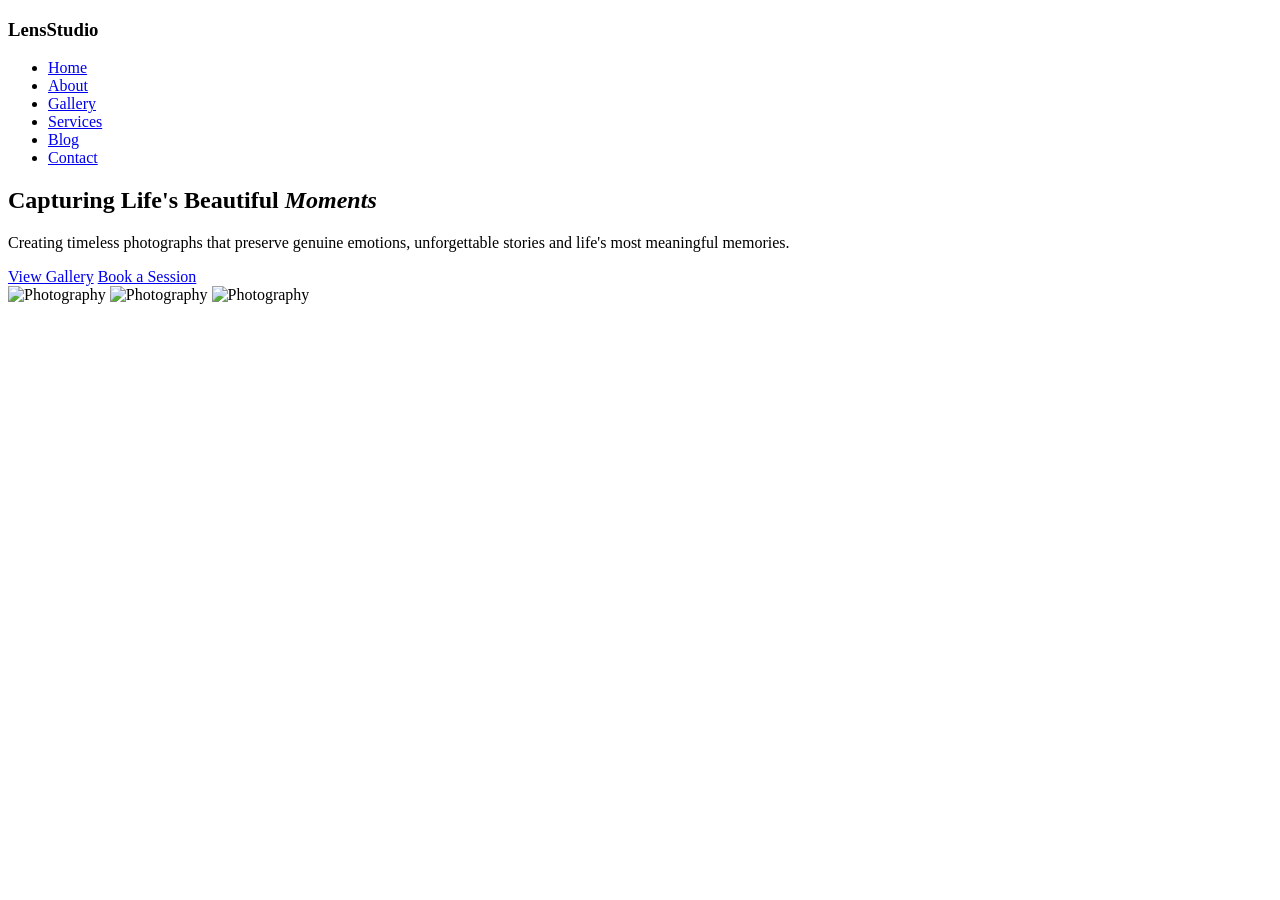
==== index.html @ 5b55b6e2 "add and style hero section" ====
<!DOCTYPE html>
<html lang="en">
<head>
    <meta charset="UTF-8">
    <meta name="viewport" content="width=device-width, initial-scale=1.0">
    <title>Photography Portfolio</title>

    <link rel="stylesheet" href="style.css">

    <link rel="preconnect" href="https://fonts.googleapis.com">
    <link rel="preconnect" href="https://fonts.gstatic.com" crossorigin>

    <link href="https://fonts.googleapis.com/css2?family=Playfair+Display:wght@400;600;700&family=Poppins:wght@300;400;500;600&display=swap" rel="stylesheet">

</head>

<body>

<section class="hero">

<nav>

<div class="logo">
<h1>Lens<span>Studio</span></h1>
</div>

<ul>

<li><a href="index.html">Home</a></li>

<li><a href="about.html">About</a></li>

<li><a href="gallery.html">Gallery</a></li>

<li><a href="services.html">Services</a></li>

<li><a href="blog.html">Blog</a></li>

<li><a href="contact.html">Contact</a></li>

</ul>

</nav>


<div class="hero-content">

<h2>
Capturing
<strong>Life's</strong>
Beautiful
<em>Moments</em>
</h2>

<p>

Creating timeless photographs that preserve genuine emotions, unforgettable stories and life's most meaningful memories.

</p>

<div class="buttons">

<a href="gallery.html" class="btn">View Gallery</a>

<a href="contact.html" class="btn2">Book a Session</a>

</div>

</div>


<div class="image-container">

<img src="images/photo1.jpg" class="left" alt="Photography">

<img src="images/photo2.jpg" class="middle" alt="Photography">

<img src="images/photo3.jpg" class="right" alt="Photography">

</div>

</section>

</body>
</html>
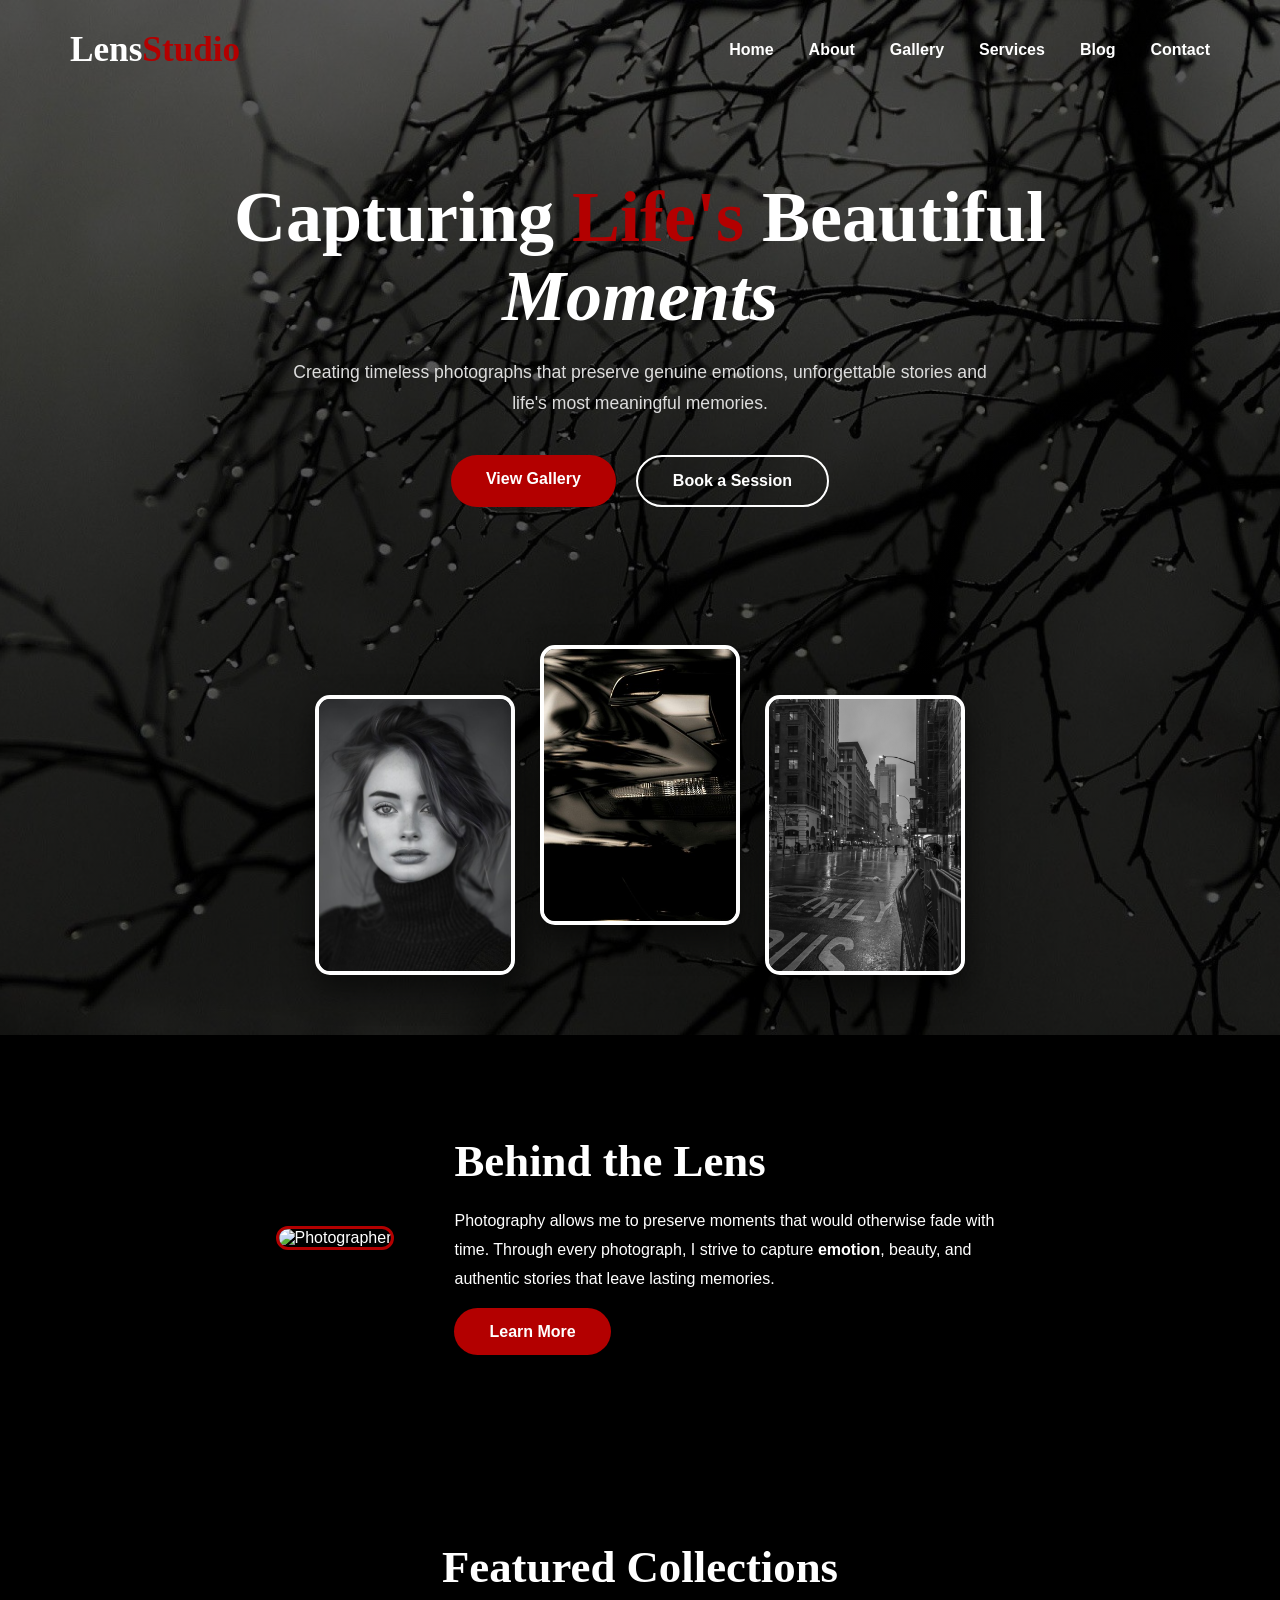
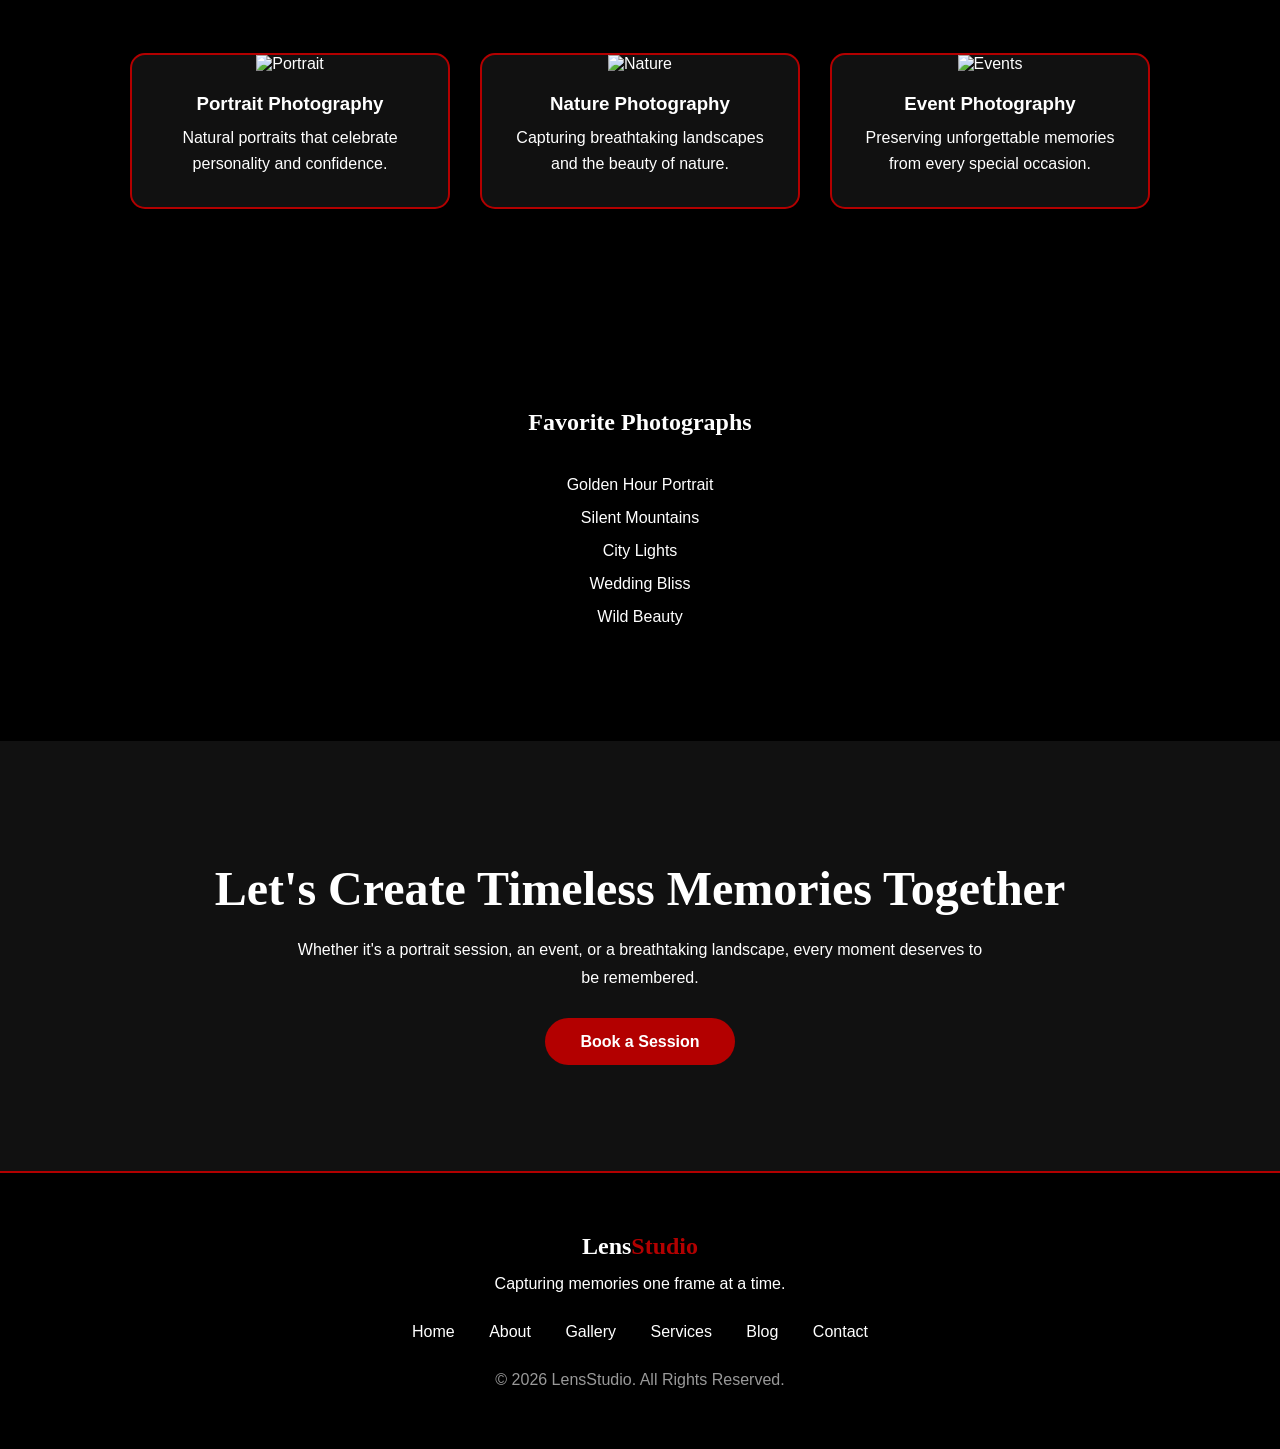
==== commit 22a939e7: "completed and styled home-page" ====
--- a/index.html
+++ b/index.html
@@ -81,5 +81,124 @@
 
 </section>
 
+<!-- About preview -->
+
+<section class="about-preview">
+
+    <div class="about-image">
+        <img src="images/about.jpg" alt="Photographer">
+    </div>
+
+    <div class="about-text">
+        <h2>Behind the Lens</h2>
+
+        <p>
+            Photography allows me to preserve moments that would otherwise fade with time.
+            Through every photograph, I strive to capture <strong>emotion</strong>, beauty,
+            and authentic stories that leave lasting memories.
+        </p>
+
+        <a href="about.html" class="btn">Learn More</a>
+    </div>
+
+</section>
+
+<!-- Featured work -->
+
+<section class="featured">
+
+    <h2>Featured Collections</h2>
+
+    <div class="featured-gallery">
+
+        <div class="card">
+            <img src="images/portrait.jpg" alt="Portrait">
+            <h3>Portrait Photography</h3>
+            <p>Natural portraits that celebrate personality and confidence.</p>
+        </div>
+
+        <div class="card">
+            <img src="images/nature.jpg" alt="Nature">
+            <h3>Nature Photography</h3>
+            <p>Capturing breathtaking landscapes and the beauty of nature.</p>
+        </div>
+
+        <div class="card">
+            <img src="images/events.jpg" alt="Events">
+            <h3>Event Photography</h3>
+            <p>Preserving unforgettable memories from every special occasion.</p>
+        </div>
+
+    </div>
+
+</section>
+
+<!-- favourite photos -->
+
+<section class="favorites">
+
+    <h2>Favorite Photographs</h2>
+
+    <ul>
+
+        <li><a href="images/photo1.jpg" target="_blank">Golden Hour Portrait</a></li>
+
+        <li><a href="images/photo2.jpg" target="_blank">Silent Mountains</a></li>
+
+        <li><a href="images/photo3.jpg" target="_blank">City Lights</a></li>
+
+        <li><a href="images/photo4.jpg" target="_blank">Wedding Bliss</a></li>
+
+        <li><a href="images/photo5.jpg" target="_blank">Wild Beauty</a></li>
+
+    </ul>
+
+</section>
+
+<!-- call to action -->
+
+<section class="cta">
+
+    <h2>Let's Create Timeless Memories Together</h2>
+
+    <p>
+        Whether it's a portrait session, an event, or a breathtaking landscape,
+        every moment deserves to be remembered.
+    </p>
+
+    <a href="contact.html" class="btn">Book a Session</a>
+
+</section>
+
+<!-- footer -->
+
+<footer>
+
+    <h2>Lens<span>Studio</span></h2>
+
+    <p>Capturing memories one frame at a time.</p>
+
+    <div class="footer-links">
+
+        <a href="index.html">Home</a>
+
+        <a href="about.html">About</a>
+
+        <a href="gallery.html">Gallery</a>
+
+        <a href="services.html">Services</a>
+
+        <a href="blog.html">Blog</a>
+
+        <a href="contact.html">Contact</a>
+
+    </div>
+
+    <p class="copyright">
+        © 2026 LensStudio. All Rights Reserved.
+    </p>
+
+</footer>
+
 </body>
 </html>
--- a/style.css
+++ b/style.css
@@ -0,0 +1,474 @@
+/* ===========================
+   RESET
+=========================== */
+
+*{
+    margin:0;
+    padding:0;
+    box-sizing:border-box;
+}
+
+body{
+    background:#000;
+    color:#fff;
+    font-family:'Poppins',sans-serif;
+}
+
+/* ===========================
+   HERO
+=========================== */
+
+.hero{
+    min-height:115vh;
+    background:
+    linear-gradient(rgba(0,0,0,.65),rgba(0,0,0,.65)),
+    url("images/hero.jpg");
+    background-size:cover;
+    background-position:center;
+    background-repeat:no-repeat;
+
+    display:grid;
+    grid-template-rows:auto 1fr auto;
+}
+
+/* ===========================
+   NAVIGATION
+=========================== */
+
+nav{
+    display:flex;
+    justify-content:space-between;
+    align-items:center;
+    padding:30px 70px;
+}
+
+.logo h1{
+    font-family:'Playfair Display',serif;
+    font-size:2.2rem;
+    color:#fff;
+}
+
+.logo span{
+    color:#b30000;
+}
+
+nav ul{
+    list-style:none;
+    display:flex;
+    gap:35px;
+}
+
+nav ul li a{
+    color:#fff;
+    text-decoration:none;
+    font-weight:600;
+    transition:.3s;
+}
+
+nav ul li a:hover{
+    color:#b30000;
+}
+
+/* ===========================
+   HERO CONTENT
+=========================== */
+
+.hero-content{
+    width:70%;
+    max-width:850px;
+    margin:auto;
+
+    display:flex;
+    flex-direction:column;
+    align-items:center;
+    justify-content:center;
+    text-align:center;
+}
+
+.hero-content h2{
+    font-family:'Playfair Display',serif;
+    font-size:4.5rem;
+    line-height:1.1;
+    margin-bottom:20px;
+}
+
+.hero-content strong{
+    color:#b30000;
+}
+
+.hero-content em{
+    font-style:italic;
+}
+
+.hero-content p{
+    font-size:1.1rem;
+    color:#ddd;
+    line-height:1.8;
+    max-width:700px;
+    margin-bottom:35px;
+}
+
+/* ===========================
+   BUTTONS
+=========================== */
+
+.buttons{
+    display:flex;
+    gap:20px;
+    margin-bottom:60px;
+}
+
+.btn,
+.btn2{
+    padding:15px 35px;
+    border-radius:40px;
+    text-decoration:none;
+    font-weight:600;
+    transition:.3s;
+}
+
+.btn{
+    background:#b30000;
+    color:white;
+}
+
+.btn:hover{
+    background:white;
+    color:black;
+}
+
+.btn2{
+    color:white;
+    border:2px solid white;
+}
+
+.btn2:hover{
+    background:#b30000;
+    border-color:#b30000;
+}
+
+/* ===========================
+   FLOATING IMAGES
+=========================== */
+
+.image-container{
+    display:flex;
+    justify-content:center;
+    align-items:flex-end;
+    gap:25px;
+    padding-bottom:40px;
+}
+
+.image-container img{
+    width:200px;
+    height:280px;
+    object-fit:cover;
+    border-radius:15px;
+    border:4px solid white;
+    box-shadow:0 15px 30px rgba(0,0,0,.5);
+    transition:transform .3s ease;
+}
+
+.image-container img:hover{
+    transform:scale(1.05);
+}
+
+.left,
+.right{
+    margin-bottom:20px;
+}
+
+.middle{
+    width:260px;
+    height:360px;
+    margin-bottom:70px;
+}
+
+/* ===========================
+   RESPONSIVE
+=========================== */
+
+@media (max-width:992px){
+
+    nav{
+        flex-direction:column;
+        gap:20px;
+        padding:25px;
+    }
+
+    nav ul{
+        flex-wrap:wrap;
+        justify-content:center;
+        gap:20px;
+    }
+
+    .hero{
+        min-height:auto;
+    }
+
+    .hero-content{
+        width:90%;
+        margin:60px auto;
+    }
+
+    .hero-content h2{
+        font-size:3rem;
+    }
+
+    .hero-content p{
+        font-size:1rem;
+    }
+
+    .buttons{
+        flex-direction:column;
+        align-items:center;
+        margin-bottom:40px;
+    }
+
+    .image-container{
+        flex-wrap:wrap;
+        gap:20px;
+        padding-bottom:50px;
+    }
+
+    .image-container img{
+        width:170px;
+        height:230px;
+    }
+
+    .middle{
+        width:210px;
+        height:290px;
+        margin-bottom:20px;
+    }
+
+    .left,
+    .right{
+        margin-bottom:20px;
+    }
+}
+
+@media (max-width:600px){
+
+    .hero-content h2{
+        font-size:2.3rem;
+    }
+
+    nav{
+        padding:20px;
+    }
+
+    nav ul{
+        gap:15px;
+    }
+
+    nav ul li a{
+        font-size:.95rem;
+    }
+
+    .image-container{
+        flex-direction:column;
+        align-items:center;
+    }
+
+    .middle,
+    .left,
+    .right{
+        width:220px;
+        height:300px;
+        margin-bottom:0;
+    }
+}
+
+/* about-preview */
+
+.about-preview{
+    display:flex;
+    justify-content:center;
+    align-items:center;
+    gap:60px;
+    padding:100px 10%;
+    background:#000;
+}
+
+.about-image img{
+    width:400px;
+    border-radius:15px;
+    border:3px solid #b30000;
+}
+
+.about-text{
+    max-width:550px;
+}
+
+.about-text h2{
+    font-family:'Playfair Display', serif;
+    font-size:2.8rem;
+    margin-bottom:20px;
+}
+
+.about-text p{
+    line-height:1.8;
+    margin-bottom:30px;
+}
+
+/* featured */
+
+.featured{
+    padding:100px 10%;
+    text-align:center;
+}
+
+.featured h2{
+    font-family:'Playfair Display', serif;
+    font-size:2.8rem;
+    margin-bottom:60px;
+}
+
+.featured-gallery{
+    display:flex;
+    justify-content:center;
+    gap:30px;
+    flex-wrap:wrap;
+}
+
+.card{
+    width:320px;
+    background:#111;
+    border-radius:15px;
+    overflow:hidden;
+    border:2px solid #b30000;
+    transition:.3s;
+}
+
+.card:hover{
+    transform:translateY(-10px);
+}
+
+.card img{
+    width:100%;
+    height:240px;
+    object-fit:cover;
+}
+
+.card h3{
+    margin:20px 0 10px;
+}
+
+.card p{
+    padding:0 20px 30px;
+    line-height:1.6;
+}
+
+/* favorites */
+
+.favorites{
+    padding:100px 10%;
+    text-align:center;
+}
+
+.favorites h2{
+    font-family:'Playfair Display', serif;
+    margin-bottom:40px;
+}
+
+.favorites ul{
+    list-style:none;
+}
+
+.favorites li{
+    margin:15px 0;
+}
+
+.favorites a{
+    color:white;
+    text-decoration:none;
+    transition:.3s;
+}
+
+.favorites a:hover{
+    color:#b30000;
+}
+
+/* cta */
+
+.cta{
+    padding:120px 10%;
+    text-align:center;
+    background:#111;
+}
+
+.cta h2{
+    font-family:'Playfair Display', serif;
+    font-size:3rem;
+    margin-bottom:20px;
+}
+
+.cta p{
+    max-width:700px;
+    margin:0 auto 40px;
+    line-height:1.8;
+}
+
+/* footer */
+
+footer{
+    background:#000;
+    text-align:center;
+    padding:60px 20px;
+    border-top:2px solid #b30000;
+}
+
+footer h2{
+    font-family:'Playfair Display', serif;
+    margin-bottom:15px;
+}
+
+footer span{
+    color:#b30000;
+}
+
+.footer-links{
+    margin:30px 0;
+}
+
+.footer-links a{
+    color:white;
+    text-decoration:none;
+    margin:0 15px;
+    transition:.3s;
+}
+
+.footer-links a:hover{
+    color:#b30000;
+}
+
+.copyright{
+    color:#999;
+    margin-top:25px;
+}
+
+/* responsive */
+
+@media (max-width:900px){
+
+.about-preview{
+    flex-direction:column;
+    text-align:center;
+}
+
+.about-image img{
+    width:100%;
+    max-width:350px;
+}
+
+.featured-gallery{
+    flex-direction:column;
+    align-items:center;
+}
+
+.card{
+    width:100%;
+    max-width:350px;
+}
+}
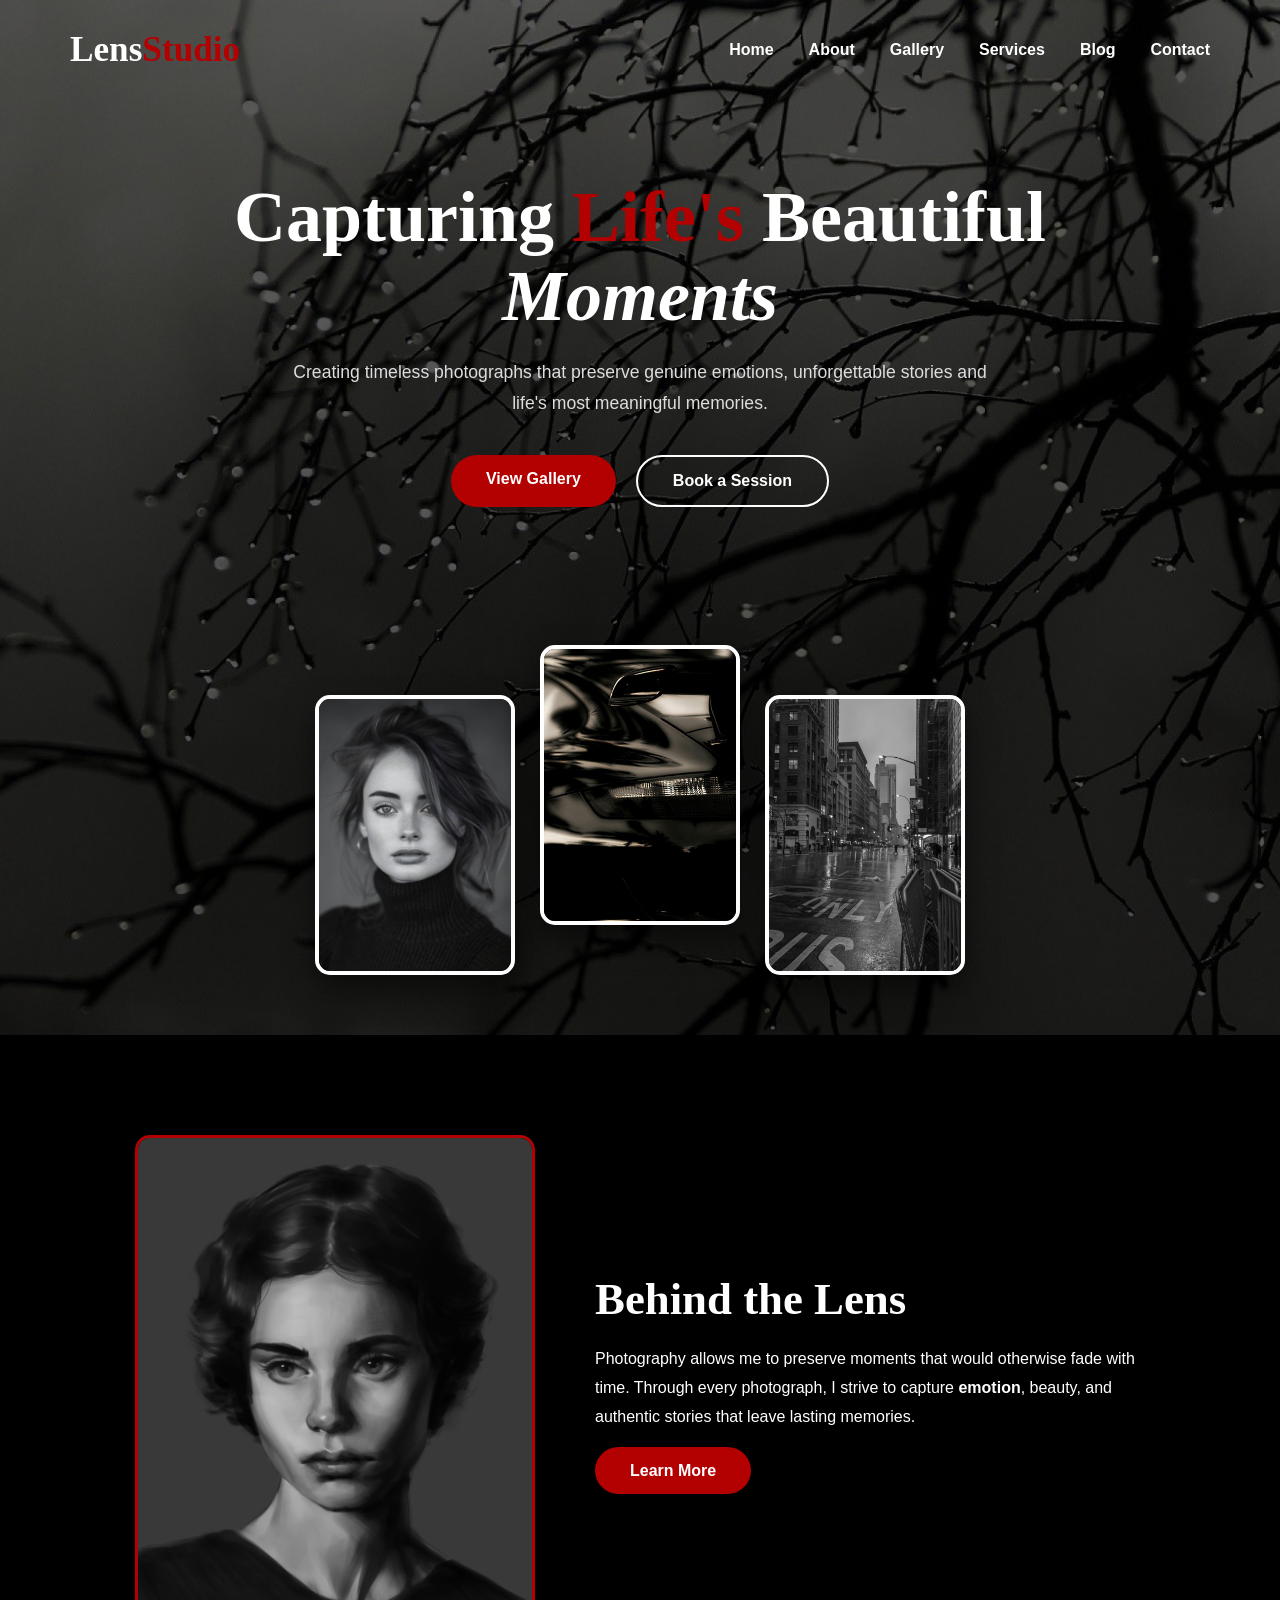
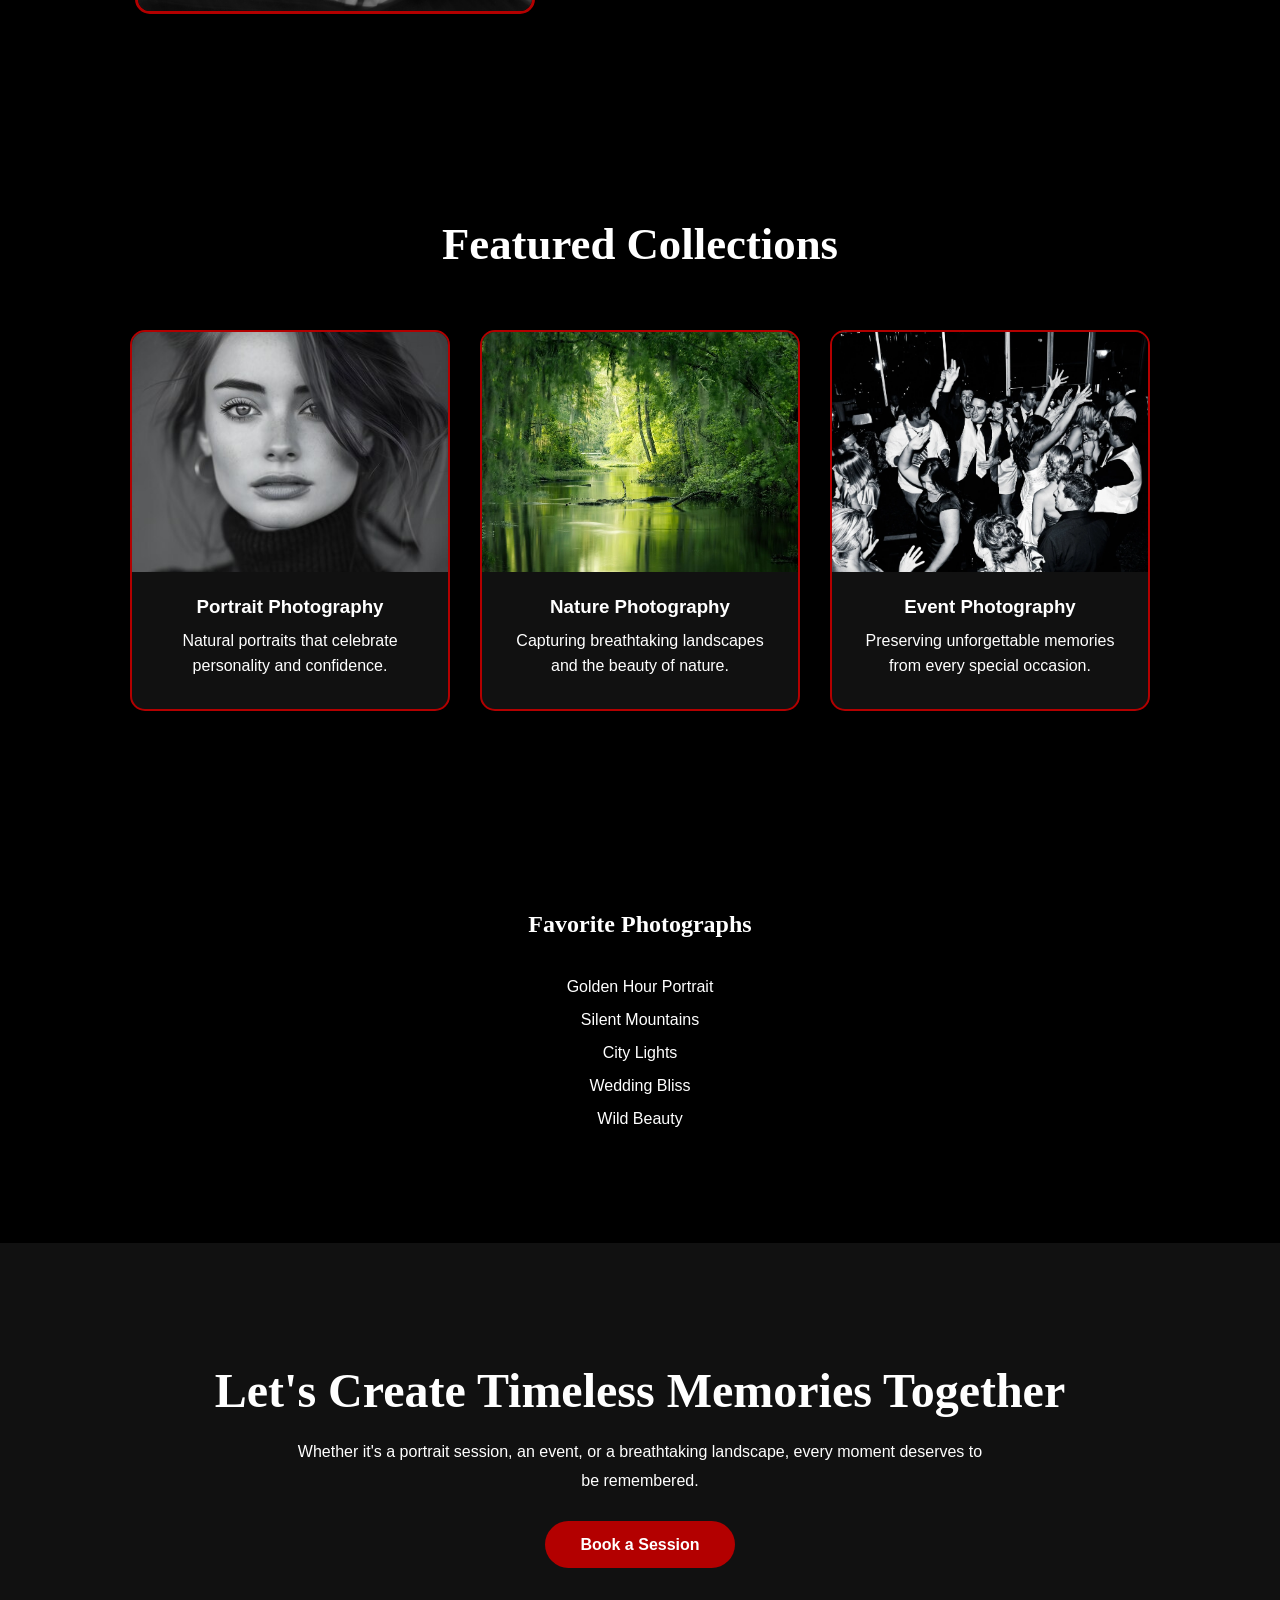
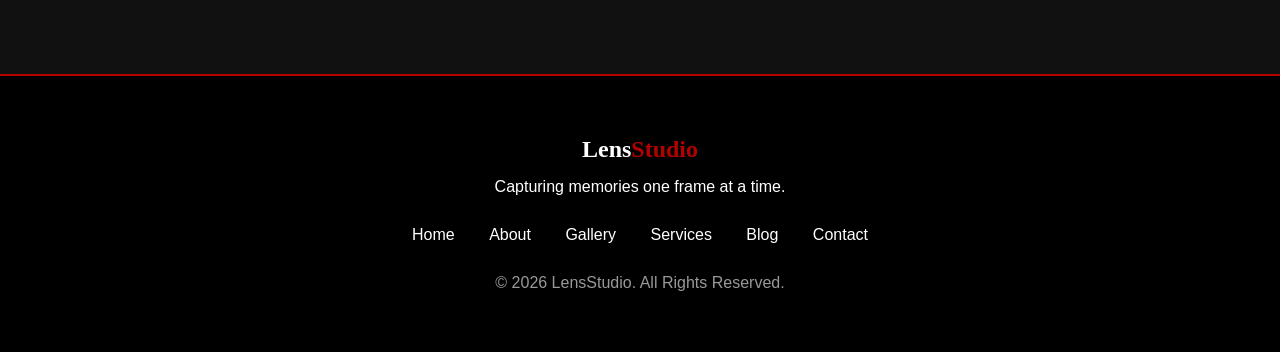
==== commit 6dda206b: "add images to hero section" ====
--- a/index.html
+++ b/index.html
@@ -112,19 +112,19 @@
     <div class="featured-gallery">
 
         <div class="card">
-            <img src="images/portrait.jpg" alt="Portrait">
+            <img src="images/photo1.jpg" alt="Portrait">
             <h3>Portrait Photography</h3>
             <p>Natural portraits that celebrate personality and confidence.</p>
         </div>
 
         <div class="card">
-            <img src="images/nature.jpg" alt="Nature">
+            <img src="images/gallery2.jpg" alt="Nature">
             <h3>Nature Photography</h3>
             <p>Capturing breathtaking landscapes and the beauty of nature.</p>
         </div>
 
         <div class="card">
-            <img src="images/events.jpg" alt="Events">
+            <img src="images/service2.jpg" alt="Events">
             <h3>Event Photography</h3>
             <p>Preserving unforgettable memories from every special occasion.</p>
         </div>
--- a/style.css
+++ b/style.css
@@ -14,9 +14,7 @@
     font-family:'Poppins',sans-serif;
 }
 
-/* ===========================
-   HERO
-=========================== */
+/* HERO */
 
 .hero{
     min-height:115vh;
@@ -31,9 +29,7 @@
     grid-template-rows:auto 1fr auto;
 }
 
-/* ===========================
-   NAVIGATION
-=========================== */
+/* navigation */
 
 nav{
     display:flex;
@@ -69,9 +65,7 @@
     color:#b30000;
 }
 
-/* ===========================
-   HERO CONTENT
-=========================== */
+/* hero */
 
 .hero-content{
     width:70%;
@@ -108,9 +102,7 @@
     margin-bottom:35px;
 }
 
-/* ===========================
-   BUTTONS
-=========================== */
+/* buttons */
 
 .buttons{
     display:flex;
@@ -147,9 +139,7 @@
     border-color:#b30000;
 }
 
-/* ===========================
-   FLOATING IMAGES
-=========================== */
+/* floating images */
 
 .image-container{
     display:flex;
@@ -184,102 +174,6 @@
     margin-bottom:70px;
 }
 
-/* ===========================
-   RESPONSIVE
-=========================== */
-
-@media (max-width:992px){
-
-    nav{
-        flex-direction:column;
-        gap:20px;
-        padding:25px;
-    }
-
-    nav ul{
-        flex-wrap:wrap;
-        justify-content:center;
-        gap:20px;
-    }
-
-    .hero{
-        min-height:auto;
-    }
-
-    .hero-content{
-        width:90%;
-        margin:60px auto;
-    }
-
-    .hero-content h2{
-        font-size:3rem;
-    }
-
-    .hero-content p{
-        font-size:1rem;
-    }
-
-    .buttons{
-        flex-direction:column;
-        align-items:center;
-        margin-bottom:40px;
-    }
-
-    .image-container{
-        flex-wrap:wrap;
-        gap:20px;
-        padding-bottom:50px;
-    }
-
-    .image-container img{
-        width:170px;
-        height:230px;
-    }
-
-    .middle{
-        width:210px;
-        height:290px;
-        margin-bottom:20px;
-    }
-
-    .left,
-    .right{
-        margin-bottom:20px;
-    }
-}
-
-@media (max-width:600px){
-
-    .hero-content h2{
-        font-size:2.3rem;
-    }
-
-    nav{
-        padding:20px;
-    }
-
-    nav ul{
-        gap:15px;
-    }
-
-    nav ul li a{
-        font-size:.95rem;
-    }
-
-    .image-container{
-        flex-direction:column;
-        align-items:center;
-    }
-
-    .middle,
-    .left,
-    .right{
-        width:220px;
-        height:300px;
-        margin-bottom:0;
-    }
-}
-
 /* about-preview */
 
 .about-preview{
@@ -448,27 +342,527 @@
     margin-top:25px;
 }
 
-/* responsive */
-
-@media (max-width:900px){
-
-.about-preview{
+/* about hero */
+
+.about-hero{
+    background:
+    linear-gradient(rgba(0,0,0,.7),rgba(0,0,0,.7)),
+    url("images/about-banner.jpg");
+    background-size:cover;
+    background-position:center;
+    text-align:center;
+    padding:140px 10%;
+}
+
+.about-hero h1{
+    font-family:'Playfair Display',serif;
+    font-size:4rem;
+    color:#fff;
+    margin-bottom:20px;
+}
+
+.about-hero p{
+    max-width:750px;
+    margin:auto;
+    line-height:1.8;
+    color:#ddd;
+    font-size:1.1rem;
+}
+
+/* about main */
+
+.about-main{
+    display:flex;
+    justify-content:center;
+    align-items:center;
+    gap:70px;
+    padding:100px 10%;
+    background:#000;
+    flex-wrap:wrap;
+}
+
+.about-photo img{
+    width:420px;
+    max-width:100%;
+    border-radius:15px;
+    border:3px solid #b30000;
+    box-shadow:0 15px 35px rgba(0,0,0,.5);
+}
+
+.about-info{
+    max-width:600px;
+}
+
+.about-info h2{
+    font-family:'Playfair Display',serif;
+    font-size:2.8rem;
+    margin-bottom:25px;
+}
+
+.about-info p{
+    line-height:1.9;
+    color:#ddd;
+    margin-bottom:20px;
+}
+
+/* skills */
+
+.skills{
+    padding:100px 10%;
+    text-align:center;
+}
+
+.skills h2{
+    font-family:'Playfair Display',serif;
+    font-size:2.8rem;
+    margin-bottom:60px;
+}
+
+.skills-container{
+    display:flex;
+    justify-content:center;
+    gap:30px;
+    flex-wrap:wrap;
+}
+
+.skill-card{
+    width:320px;
+    background:#111;
+    border:2px solid #b30000;
+    border-radius:15px;
+    padding:40px 25px;
+    transition:.3s;
+}
+
+.skill-card:hover{
+    transform:translateY(-10px);
+}
+
+.skill-card h3{
+    margin-bottom:20px;
+    color:#b30000;
+}
+
+.skill-card p{
+    line-height:1.7;
+}
+
+/* quote */
+
+.quote{
+    padding:120px 10%;
+    background:#111;
+    text-align:center;
+}
+
+.quote h2{
+    font-family:'Playfair Display',serif;
+    font-size:2.8rem;
+    font-style:italic;
+    max-width:900px;
+    margin:auto;
+    color:#fff;
+}
+
+/* gallery-hero */
+
+.gallery-hero{
+    background:linear-gradient(rgba(0,0,0,.7),rgba(0,0,0,.7)),
+    url("images/gallery-banner.jpg");
+    background-size:cover;
+    background-position:center;
+    text-align:center;
+    padding:140px 10%;
+}
+
+.gallery-hero h1{
+    font-family:'Playfair Display',serif;
+    font-size:4rem;
+    margin-bottom:20px;
+}
+
+.gallery-hero p{
+    max-width:700px;
+    margin:auto;
+    color:#ddd;
+    line-height:1.8;
+}
+
+/* gallery */
+
+.gallery-section{
+    padding:100px 8%;
+    background:#000;
+}
+
+.gallery-section h2{
+    text-align:center;
+    font-family:'Playfair Display',serif;
+    font-size:2.8rem;
+    margin-bottom:60px;
+}
+
+.gallery-grid{
+    display:grid;
+    grid-template-columns:repeat(auto-fit,minmax(280px,1fr));
+    gap:25px;
+}
+
+.gallery-item{
+    overflow:hidden;
+    border-radius:15px;
+    border:2px solid #b30000;
+}
+
+.gallery-item img{
+    width:100%;
+    height:320px;
+    object-fit:cover;
+    transition:.4s;
+    display:block;
+}
+
+.gallery-item:hover img{
+    transform:scale(1.08);
+}
+
+/* quote */
+
+.gallery-quote{
+    background:#111;
+    text-align:center;
+    padding:100px 10%;
+}
+
+.gallery-quote h2{
+    font-family:'Playfair Display',serif;
+    font-size:2.5rem;
+    font-style:italic;
+}
+
+/* services-hero */
+
+.services-hero{
+    background:
+    linear-gradient(rgba(0,0,0,.7),rgba(0,0,0,.7)),
+    url("images/services-banner.jpg");
+    background-size:cover;
+    background-position:center;
+    text-align:center;
+    padding:140px 10%;
+}
+
+.services-hero h1{
+    font-family:'Playfair Display',serif;
+    font-size:4rem;
+    margin-bottom:20px;
+}
+
+.services-hero p{
+    max-width:700px;
+    margin:auto;
+    line-height:1.8;
+    color:#ddd;
+}
+
+/* services */
+
+.services{
+    padding:100px 8%;
+}
+
+.services h2{
+    text-align:center;
+    font-family:'Playfair Display',serif;
+    font-size:2.8rem;
+    margin-bottom:60px;
+}
+
+.services-container{
+    display:grid;
+    grid-template-columns:repeat(auto-fit,minmax(300px,1fr));
+    gap:30px;
+}
+
+.service-card{
+    background:#111;
+    border:2px solid #b30000;
+    border-radius:15px;
+    overflow:hidden;
+    transition:.3s;
+}
+
+.service-card:hover{
+    transform:translateY(-10px);
+}
+
+.service-card img{
+    width:100%;
+    height:230px;
+    object-fit:cover;
+}
+
+.service-card h3{
+    color:#b30000;
+    padding:20px 20px 10px;
+}
+
+.service-card p{
+    padding:0 20px 30px;
+    line-height:1.7;
+}
+
+/* booking */
+
+.booking{
+    background:#111;
+    text-align:center;
+    padding:100px 10%;
+}
+
+.booking h2{
+    font-family:'Playfair Display',serif;
+    font-size:2.8rem;
+    margin-bottom:20px;
+}
+
+.booking p{
+    max-width:650px;
+    margin:0 auto 35px;
+    line-height:1.8;
+}
+
+/* blog hero */
+
+.blog-hero{
+    background:
+    linear-gradient(rgba(0,0,0,.7),rgba(0,0,0,.7)),
+    url("images/blog-banner.jpg");
+    background-size:cover;
+    background-position:center;
+    text-align:center;
+    padding:140px 10%;
+}
+
+.blog-hero h1{
+    font-family:'Playfair Display',serif;
+    font-size:4rem;
+    margin-bottom:20px;
+}
+
+.blog-hero p{
+    max-width:700px;
+    margin:auto;
+    line-height:1.8;
+    color:#ddd;
+}
+
+/* blog posts */
+
+.blog-posts{
+    padding:100px 8%;
+}
+
+.blog-posts h2{
+    text-align:center;
+    font-family:'Playfair Display',serif;
+    font-size:2.8rem;
+    margin-bottom:60px;
+}
+
+.posts-container{
+    display:grid;
+    grid-template-columns:repeat(auto-fit,minmax(320px,1fr));
+    gap:30px;
+}
+
+.post-card{
+    background:#111;
+    border:2px solid #b30000;
+    border-radius:15px;
+    overflow:hidden;
+    transition:.3s;
+}
+
+.post-card:hover{
+    transform:translateY(-10px);
+}
+
+.post-card img{
+    width:100%;
+    height:230px;
+    object-fit:cover;
+}
+
+.post-card h3{
+    color:#b30000;
+    padding:20px;
+}
+
+.post-card p{
+    padding:0 20px 20px;
+    line-height:1.7;
+}
+
+.post-card a{
+    display:inline-block;
+    margin:0 20px 25px;
+    color:#fff;
+    text-decoration:none;
+    font-weight:bold;
+    transition:.3s;
+}
+
+.post-card a:hover{
+    color:#b30000;
+}
+
+/* tips */
+
+.tips{
+    background:#111;
+    padding:100px 10%;
+}
+
+.tips h2{
+    text-align:center;
+    font-family:'Playfair Display',serif;
+    font-size:2.8rem;
+    margin-bottom:40px;
+}
+
+.tips ul{
+    max-width:700px;
+    margin:auto;
+    line-height:2;
+    list-style:none;
+}
+
+.tips li{
+    margin-bottom:15px;
+    border-left:4px solid #b30000;
+    padding-left:15px;
+}
+
+/* contact hero */
+
+.contact-hero{
+    background:
+    linear-gradient(rgba(0,0,0,.7),rgba(0,0,0,.7)),
+    url("images/contact-banner.jpg");
+    background-size:cover;
+    background-position:center;
+    text-align:center;
+    padding:140px 10%;
+}
+
+.contact-hero h1{
+    font-family:'Playfair Display',serif;
+    font-size:4rem;
+    margin-bottom:20px;
+}
+
+.contact-hero p{
+    max-width:700px;
+    margin:auto;
+    line-height:1.8;
+    color:#ddd;
+}
+
+/* contact section */
+
+.contact-section{
+    display:flex;
+    justify-content:center;
+    align-items:flex-start;
+    gap:60px;
+    padding:100px 8%;
+    flex-wrap:wrap;
+}
+
+.contact-info,
+.contact-form{
+    flex:1;
+    min-width:320px;
+}
+
+.contact-info h2,
+.contact-form h2{
+    font-family:'Playfair Display',serif;
+    font-size:2.5rem;
+    margin-bottom:20px;
+}
+
+.contact-info p{
+    line-height:1.8;
+    margin-bottom:20px;
+}
+
+.info h3{
+    color:#b30000;
+    margin-top:20px;
+}
+
+.contact-form form{
+    display:flex;
     flex-direction:column;
-    text-align:center;
-}
-
-.about-image img{
-    width:100%;
-    max-width:350px;
-}
-
-.featured-gallery{
-    flex-direction:column;
-    align-items:center;
-}
-
-.card{
-    width:100%;
-    max-width:350px;
-}
+    gap:20px;
+}
+
+.contact-form input,
+.contact-form textarea{
+    background:#111;
+    color:white;
+    border:2px solid #333;
+    border-radius:10px;
+    padding:15px;
+    font-size:1rem;
+    outline:none;
+    transition:.3s;
+}
+
+.contact-form input:focus,
+.contact-form textarea:focus{
+    border-color:#b30000;
+}
+
+/* faq */
+
+.faq{
+    background:#111;
+    padding:100px 8%;
+}
+
+.faq h2{
+    text-align:center;
+    font-family:'Playfair Display',serif;
+    font-size:2.8rem;
+    margin-bottom:50px;
+}
+
+.faq-container{
+    display:grid;
+    grid-template-columns:repeat(auto-fit,minmax(300px,1fr));
+    gap:30px;
+}
+
+.faq-card{
+    background:#000;
+    border:2px solid #b30000;
+    border-radius:15px;
+    padding:30px;
+    transition:.3s;
+}
+
+.faq-card:hover{
+    transform:translateY(-8px);
+}
+
+.faq-card h3{
+    color:#b30000;
+    margin-bottom:15px;
+}
+
+.faq-card p{
+    line-height: 1.7;
 }
